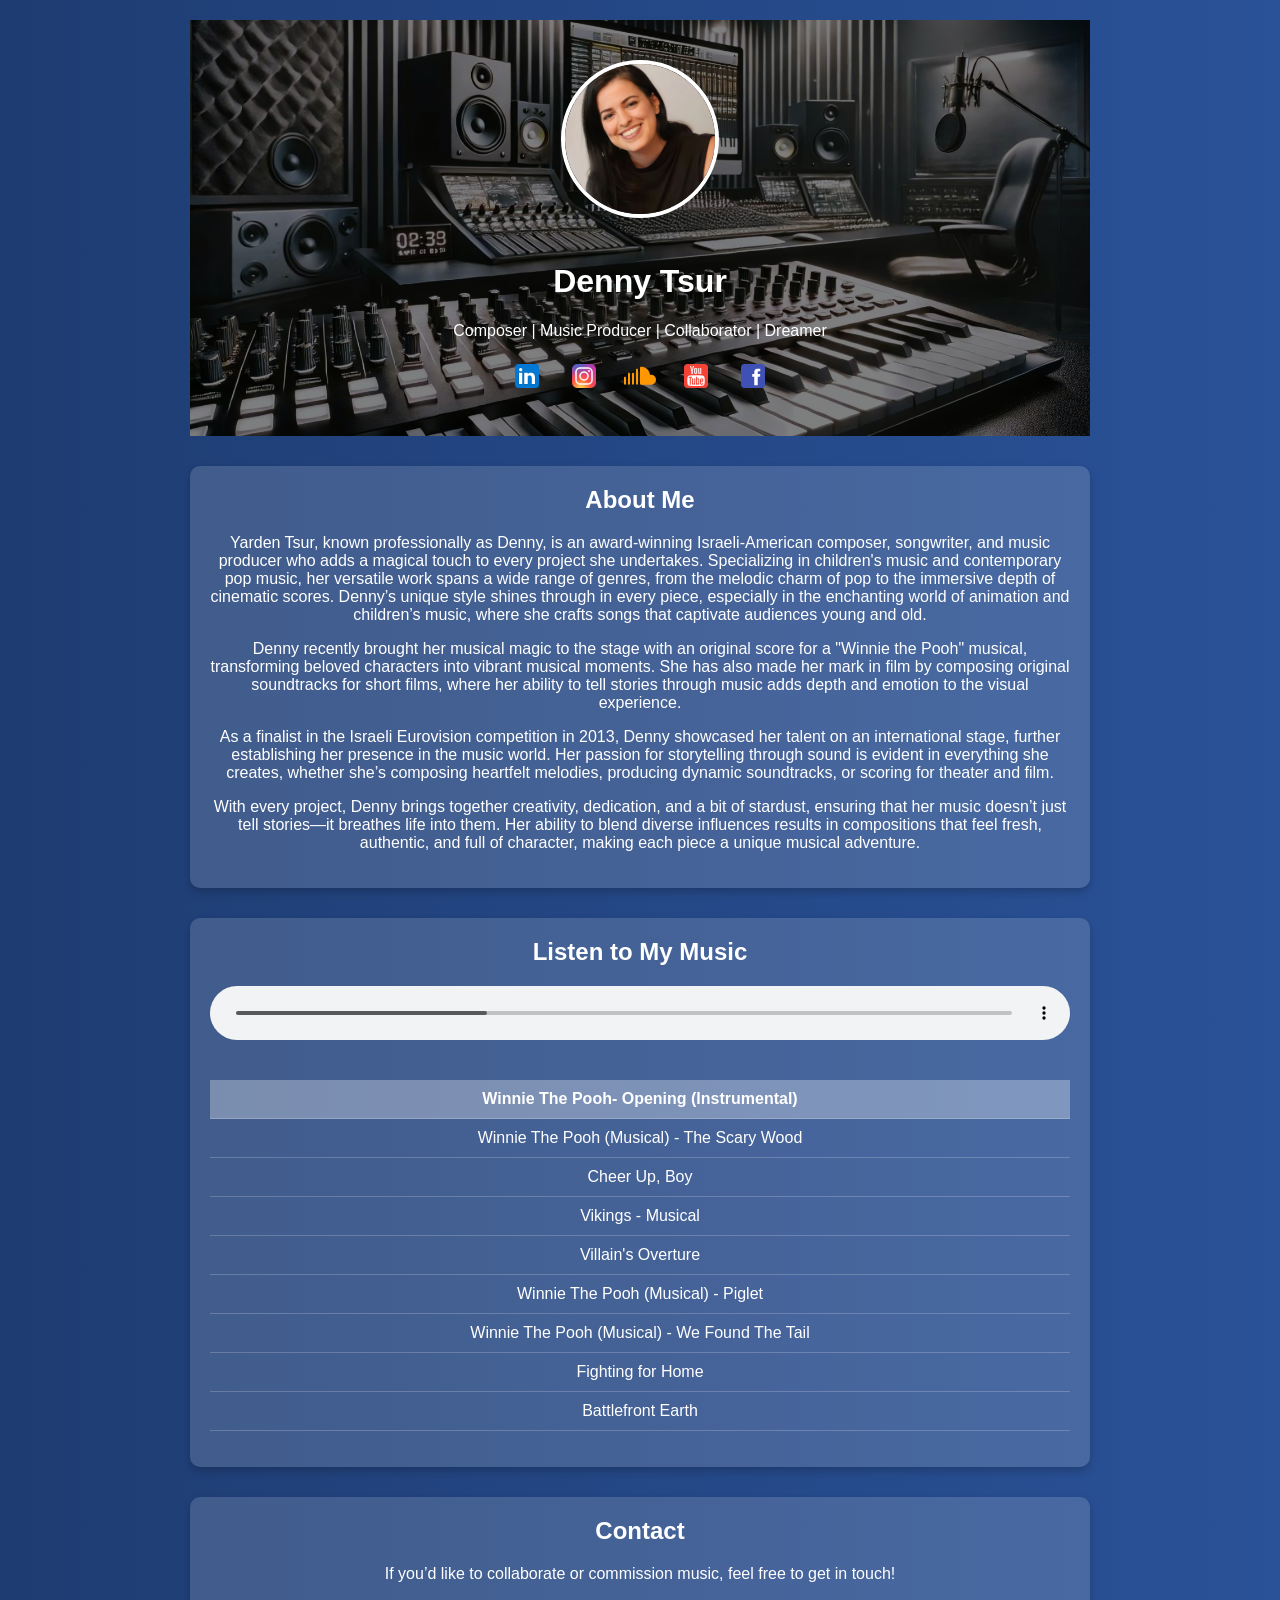
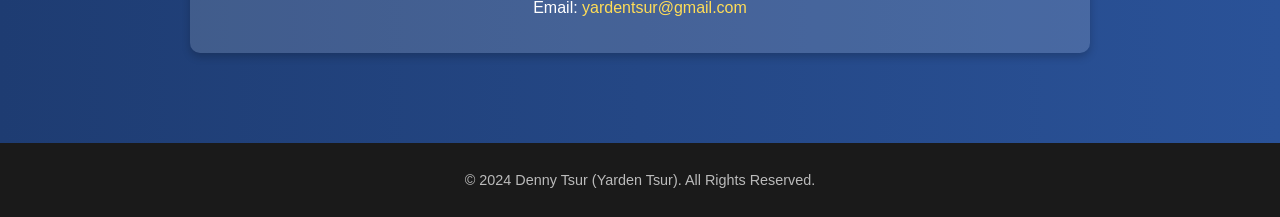
==== index.html @ 883d0356 "remove musican" ====
<!DOCTYPE html>
<html lang="en">

<head>
    <meta charset="UTF-8">
    <!-- Favicon Icons -->
    <link rel="icon" type="image/png" sizes="16x16" href="assets/icons/favicon-16.png">
    <link rel="icon" type="image/png" sizes="32x32" href="assets/icons/favicon-32.png">
    <link rel="icon" type="image/png" sizes="96x96" href="assets/icons/favicon-96.png">
    <link rel="icon" type="image/png" sizes="120x120" href="assets/icons/favicon-120.png">

    <meta name="description"
        content="Award-winning composer Denny Tsur's official music portfolio. Specializing in children's and contemporary pop music.">
    <meta name="keywords"
        content="Denny Tsur, Yarden Tsur, Music Composer, Children's Music, Pop Music, Music Producer, Winnie the Pooh Musical, Eurovision">
    <meta name="viewport" content="width=device-width, initial-scale=1.0">
    <title>Denny Tsur - Music Portfolio</title>
    <link rel="stylesheet" href="styles.css">
</head>

<body>
    <div class="container">
        <!-- Header -->
        <header>
            <img src="assets/profile.jpg" alt="Portrait of composer Denny Tsur" class="profile-photo">
            <h1>Denny Tsur</h1>
            <p>Composer | Music Producer | Collaborator | Dreamer</p>
            <!-- Social Media Links -->
            <div class="social-media">
                <a href="https://www.linkedin.com/in/yarden-tsur-64047671" target="_blank" aria-label="LinkedIn">
                    <img src="assets/icons/social-linkedin-96.png" alt="LinkedIn">
                </a>
                <a href="https://www.instagram.com/yardentsur" target="_blank" aria-label="Instagram">
                    <img src="assets/icons/social-instagram-96.png" alt="Instagram">
                </a>
                <a href="https://soundcloud.com/yardenmusic" target="_blank" aria-label="SoundCloud">
                    <img src="assets/icons/social-soundcloud-96.png" alt="SoundCloud">
                </a>
                <a href="https://www.youtube.com/@YardenTsur" target="_blank" aria-label="YouTube">
                    <img src="assets/icons/social-youtube-96.png" alt="YouTube">
                </a>
                <a href="https://www.facebook.com/yardentsur" target="_blank" aria-label="Facebook">
                    <img src="assets/icons/social-facebook-96.png" alt="Facebook">
                </a>
            </div>
        </header>

        <!-- About Section -->
        <section id="about">
            <h2>About Me</h2>
            <p>Yarden Tsur, known professionally as Denny, is an award-winning Israeli-American composer, songwriter,
                and music producer who adds a magical touch to every project she undertakes. Specializing in children's
                music and contemporary pop music, her versatile work spans a wide range of genres, from the melodic
                charm of
                pop to the immersive depth of cinematic scores. Denny’s unique style shines through in every piece,
                especially in the enchanting world of animation and children’s music, where she crafts songs that
                captivate audiences young and old.</p>

            <p>Denny recently brought her musical magic to the stage with an original score for a "Winnie the Pooh"
                musical, transforming beloved characters into vibrant musical moments. She has also made her mark in
                film by composing original soundtracks for short films, where her ability to tell stories through music
                adds depth and emotion to the visual experience.</p>

            <p>As a finalist in the Israeli Eurovision competition in 2013, Denny showcased her talent on an
                international stage, further establishing her presence in the music world.
                Her passion for storytelling through sound is evident in everything she creates, whether she’s
                composing heartfelt melodies, producing dynamic soundtracks, or scoring for theater and film.</p>

            <p>With every project, Denny brings together creativity, dedication, and a bit of stardust, ensuring that
                her music doesn’t just tell stories—it breathes life into them. Her ability to blend diverse influences
                results in compositions that feel fresh, authentic, and full of character, making each piece a unique
                musical adventure.</p>
        </section>

        <!-- Music Player Section -->
        <section id="music-player">
            <h2>Listen to My Music</h2>
            <!-- Music Playlist -->
            <audio id="audio-player" controls>
                Your browser does not support the audio element.
            </audio>
            <ul id="playlist">
                <li data-src="assets/music/Winnie-The-Pooh-Opening-Instrumental.mp3">Winnie The Pooh- Opening
                    (Instrumental)</li>
                <li data-src="assets/music/Winnie-The-Pooh-Musical-We-Found-The-Tail.mp3">Winnie The Pooh (Musical) -
                    The Scary Wood</li>
                <li data-src="assets/music/Cheer-Up-Boy.mp3">Cheer Up, Boy</li>
                <li data-src="assets/music/Vikings-Musical.mp3">Vikings - Musical</li>
                <li data-src="assets/music/Villains-Overture.mp3">Villain's Overture</li>
                <li data-src="assets/music/Winnie-The-Pooh-Musical-Piglet.mp3">Winnie The Pooh (Musical) - Piglet</li>
                <li data-src="assets/music/Winnie-The-Pooh-Musical-The-Scary-Wood.mp3">Winnie The Pooh (Musical) - We
                    Found The Tail</li>
                <li data-src="assets/music/Fighting-for-Home.mp3">Fighting for Home</li>
                <li data-src="assets/music/Battlefront-Earth.mp3">Battlefront Earth</li>

            </ul>
        </section>

        <!-- Contact Section -->
        <section id="contact">
            <h2>Contact</h2>
            <p>If you’d like to collaborate or commission music, feel free to get in touch!</p>
            <p>Email: <a href="mailto:yardentsur@gmail.com">yardentsur@gmail.com</a></p>
        </section>
    </div>

    <!-- Footer -->
    <footer>
        <p>&copy; 2024 Denny Tsur (Yarden Tsur). All Rights Reserved.</p>
    </footer>

    <!-- Scripts -->
    <script src="scripts.js"></script>
</body>

</html>
---- styles.css ----
/* Global Styles */
html,
body {
    margin: 0;
    padding: 0;
    font-family: 'Segoe UI', Tahoma, Geneva, Verdana, sans-serif;
    color: #ffffff;
    background: linear-gradient(to right, #1e3c72, #2a5298);
    min-height: 100%;
}

/* Container */
.container {
    max-width: 900px;
    margin: 0 auto;
    padding: 20px;
    text-align: center;
}

/* Header */
header {
    padding: 40px 20px;
    background: url('assets/header-bg.jpg') no-repeat center center / cover;
    color: white;
    position: relative;
}

header::after {
    content: '';
    background-color: rgba(0, 0, 0, 0.5);
    /* Overlay */
    position: absolute;
    top: 0;
    left: 0;
    width: 100%;
    height: 100%;
    z-index: 1;
}

header h1,
header p,
header .social-media,
.profile-photo {
    position: relative;
    z-index: 2;
}

.profile-photo {
    width: 150px;
    height: 150px;
    border-radius: 50%;
    border: 4px solid #fff;
    object-fit: cover;
    object-position: 50% 20%;
    /* Adjust vertical position */
    margin-bottom: 20px;
}

/* Social Media Icons */
.social-media {
    margin-top: 20px;
}

.social-media a {
    margin: 0 10px;
    display: inline-block;
}

.social-media img {
    width: 32px;
    height: 32px;
    /* Remove or comment out the filter property */
    /* filter: invert(1); */
}

/* Sections */
section {
    margin: 30px 0;
    padding: 20px;
    background-color: rgba(255, 255, 255, 0.15);
    border-radius: 10px;
    box-shadow: 0 4px 8px rgba(0, 0, 0, 0.2);
}

section h2 {
    margin-top: 0;
}

/* Music Player */
#audio-player {
    width: 100%;
    margin-bottom: 20px;
}

#playlist {
    list-style: none;
    padding: 0;
}

#playlist li {
    padding: 10px;
    cursor: pointer;
    border-bottom: 1px solid #ffffff33;
}

#playlist li:hover {
    background-color: rgba(255, 255, 255, 0.2);
}

.current-track {
    background-color: rgba(255, 255, 255, 0.3);
    font-weight: bold;
}

/* Contact Section */
#contact a {
    color: #ffdd57;
    text-decoration: none;
}

#contact a:hover {
    text-decoration: underline;
}

/* Footer */
footer {
    text-align: center;
    padding: 15px;
    background-color: #1a1a1a;
    color: #bbb;
    font-size: 0.9rem;
    /* Remove fixed positioning */
    /* position: fixed;
    bottom: 0;
    width: 100%; */
    /* Add top margin to separate from content */
    margin-top: 40px;
}

/* Responsive Design */
@media (max-width: 600px) {

    /* Adjust styles for mobile devices */
    header h1 {
        font-size: 2rem;
    }

    header p {
        font-size: 1rem;
    }

    .profile-photo {
        width: 100px;
        height: 100px;
    }

    .social-media img {
        width: 24px;
        height: 24px;
    }

    .container {
        padding: 10px;
    }

    section {
        padding: 15px;
    }

    /* Adjust footer padding */
    footer {
        padding: 10px;
        font-size: 0.8rem;
    }
}
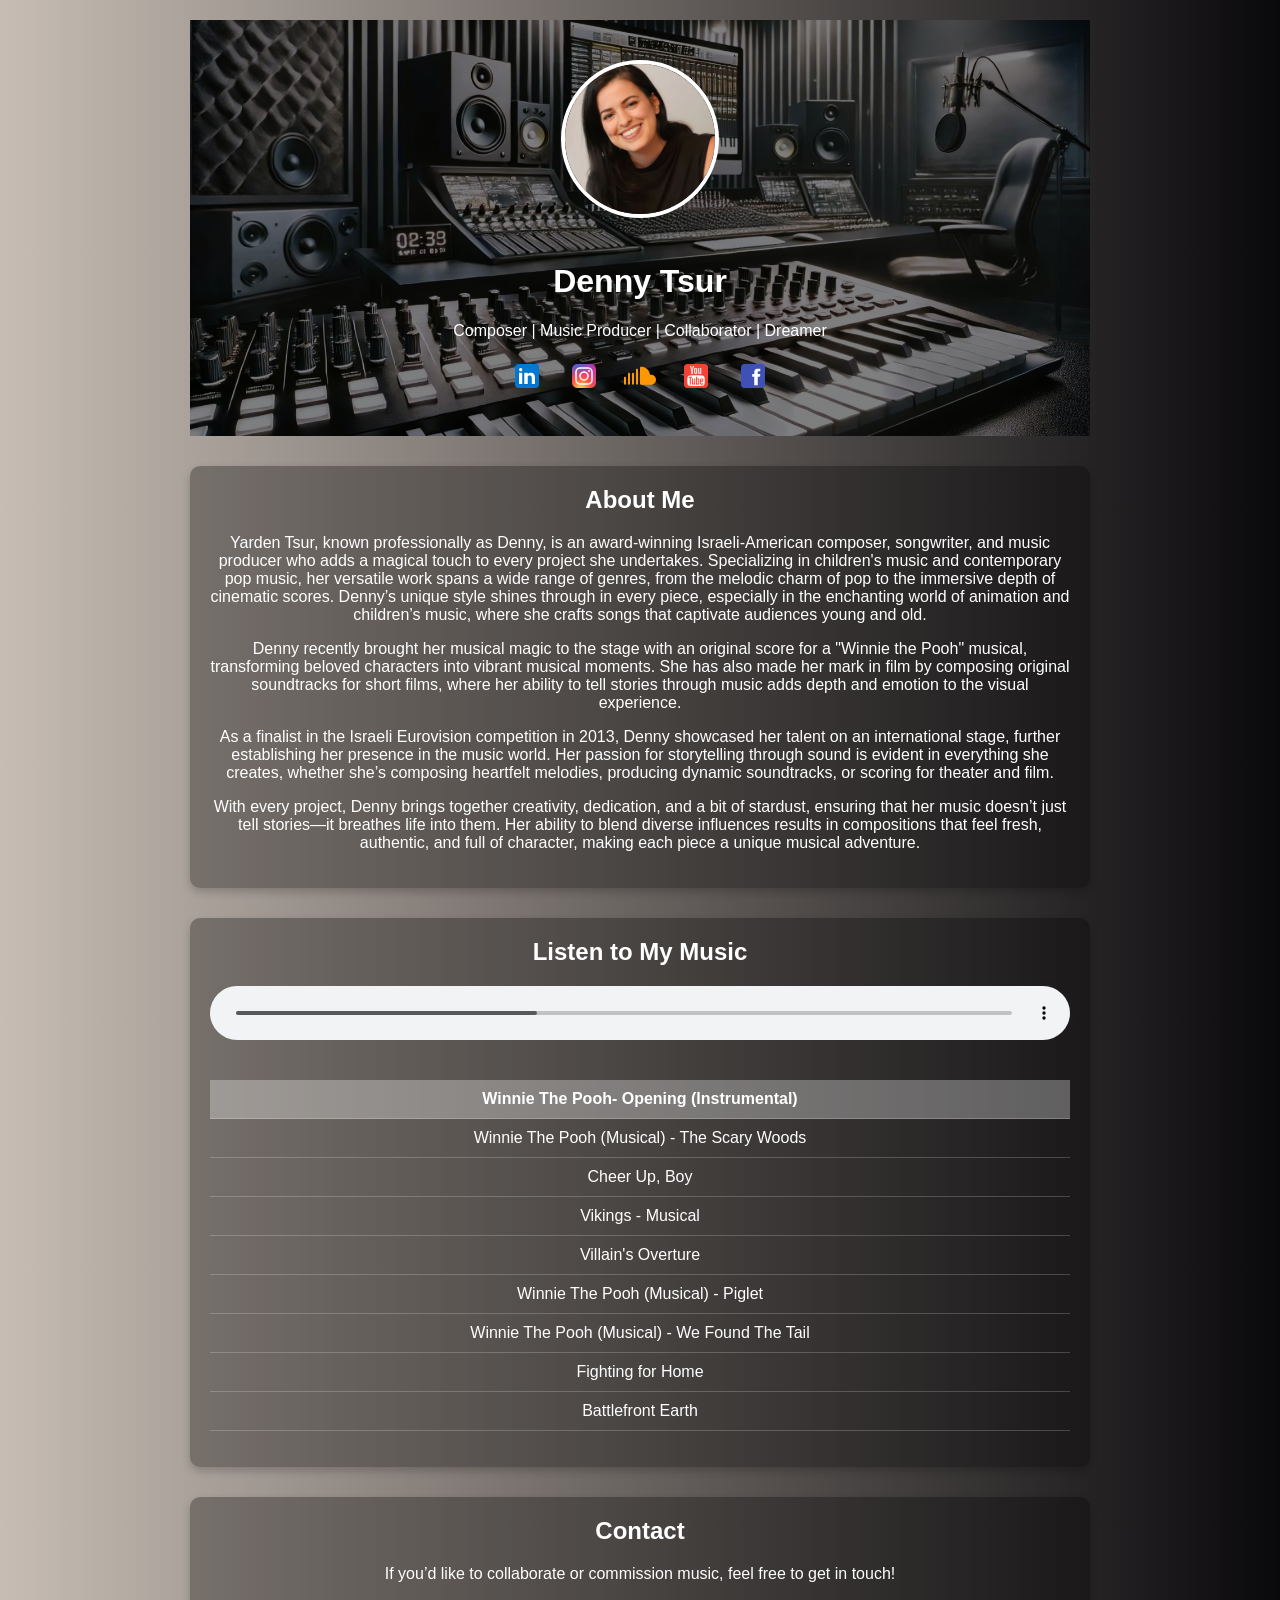
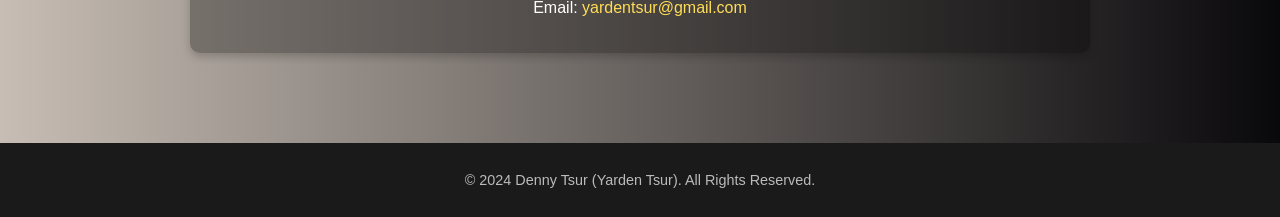
==== commit 0e37ce0a: "remove musican" ====
--- a/index.html
+++ b/index.html
@@ -83,7 +83,7 @@
                 <li data-src="assets/music/Winnie-The-Pooh-Opening-Instrumental.mp3">Winnie The Pooh- Opening
                     (Instrumental)</li>
                 <li data-src="assets/music/Winnie-The-Pooh-Musical-We-Found-The-Tail.mp3">Winnie The Pooh (Musical) -
-                    The Scary Wood</li>
+                    The Scary Woods</li>
                 <li data-src="assets/music/Cheer-Up-Boy.mp3">Cheer Up, Boy</li>
                 <li data-src="assets/music/Vikings-Musical.mp3">Vikings - Musical</li>
                 <li data-src="assets/music/Villains-Overture.mp3">Villain's Overture</li>
--- a/styles.css
+++ b/styles.css
@@ -5,7 +5,7 @@
     padding: 0;
     font-family: 'Segoe UI', Tahoma, Geneva, Verdana, sans-serif;
     color: #ffffff;
-    background: linear-gradient(to right, #1e3c72, #2a5298);
+    background: linear-gradient(to right, #c7bdb4, #09080b);
     min-height: 100%;
 }
 
@@ -77,7 +77,7 @@
 section {
     margin: 30px 0;
     padding: 20px;
-    background-color: rgba(255, 255, 255, 0.15);
+    background-color: rgb(0 0 0 / 31%);
     border-radius: 10px;
     box-shadow: 0 4px 8px rgba(0, 0, 0, 0.2);
 }
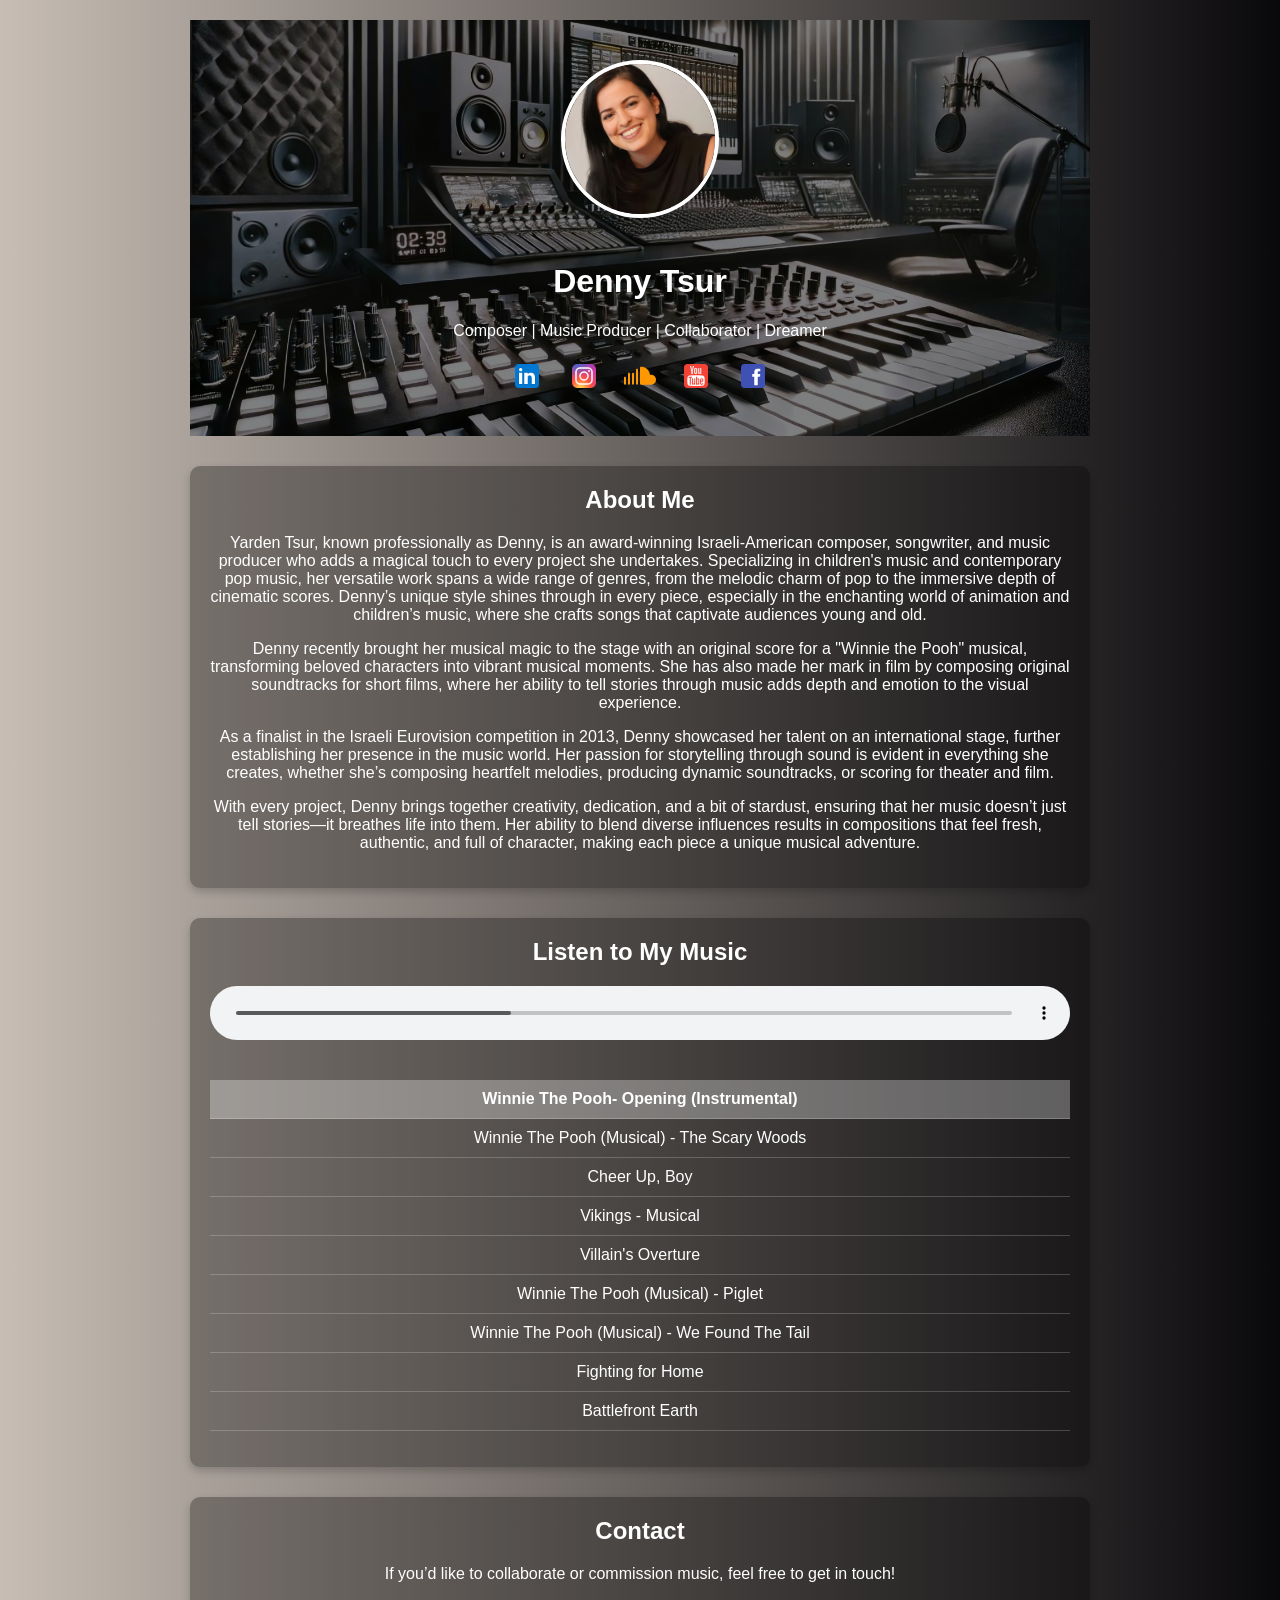
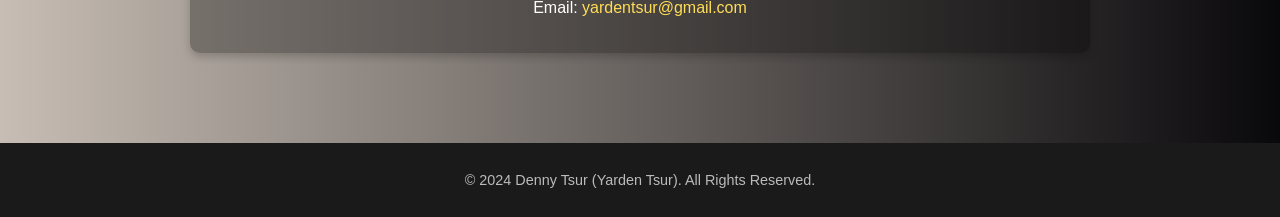
==== commit 846cf77b: "remove musican" ====
--- a/index.html
+++ b/index.html
@@ -76,7 +76,7 @@
         <section id="music-player">
             <h2>Listen to My Music</h2>
             <!-- Music Playlist -->
-            <audio id="audio-player" controls>
+            <audio id="audio-player" controls controlsList="nodownload">
                 Your browser does not support the audio element.
             </audio>
             <ul id="playlist">
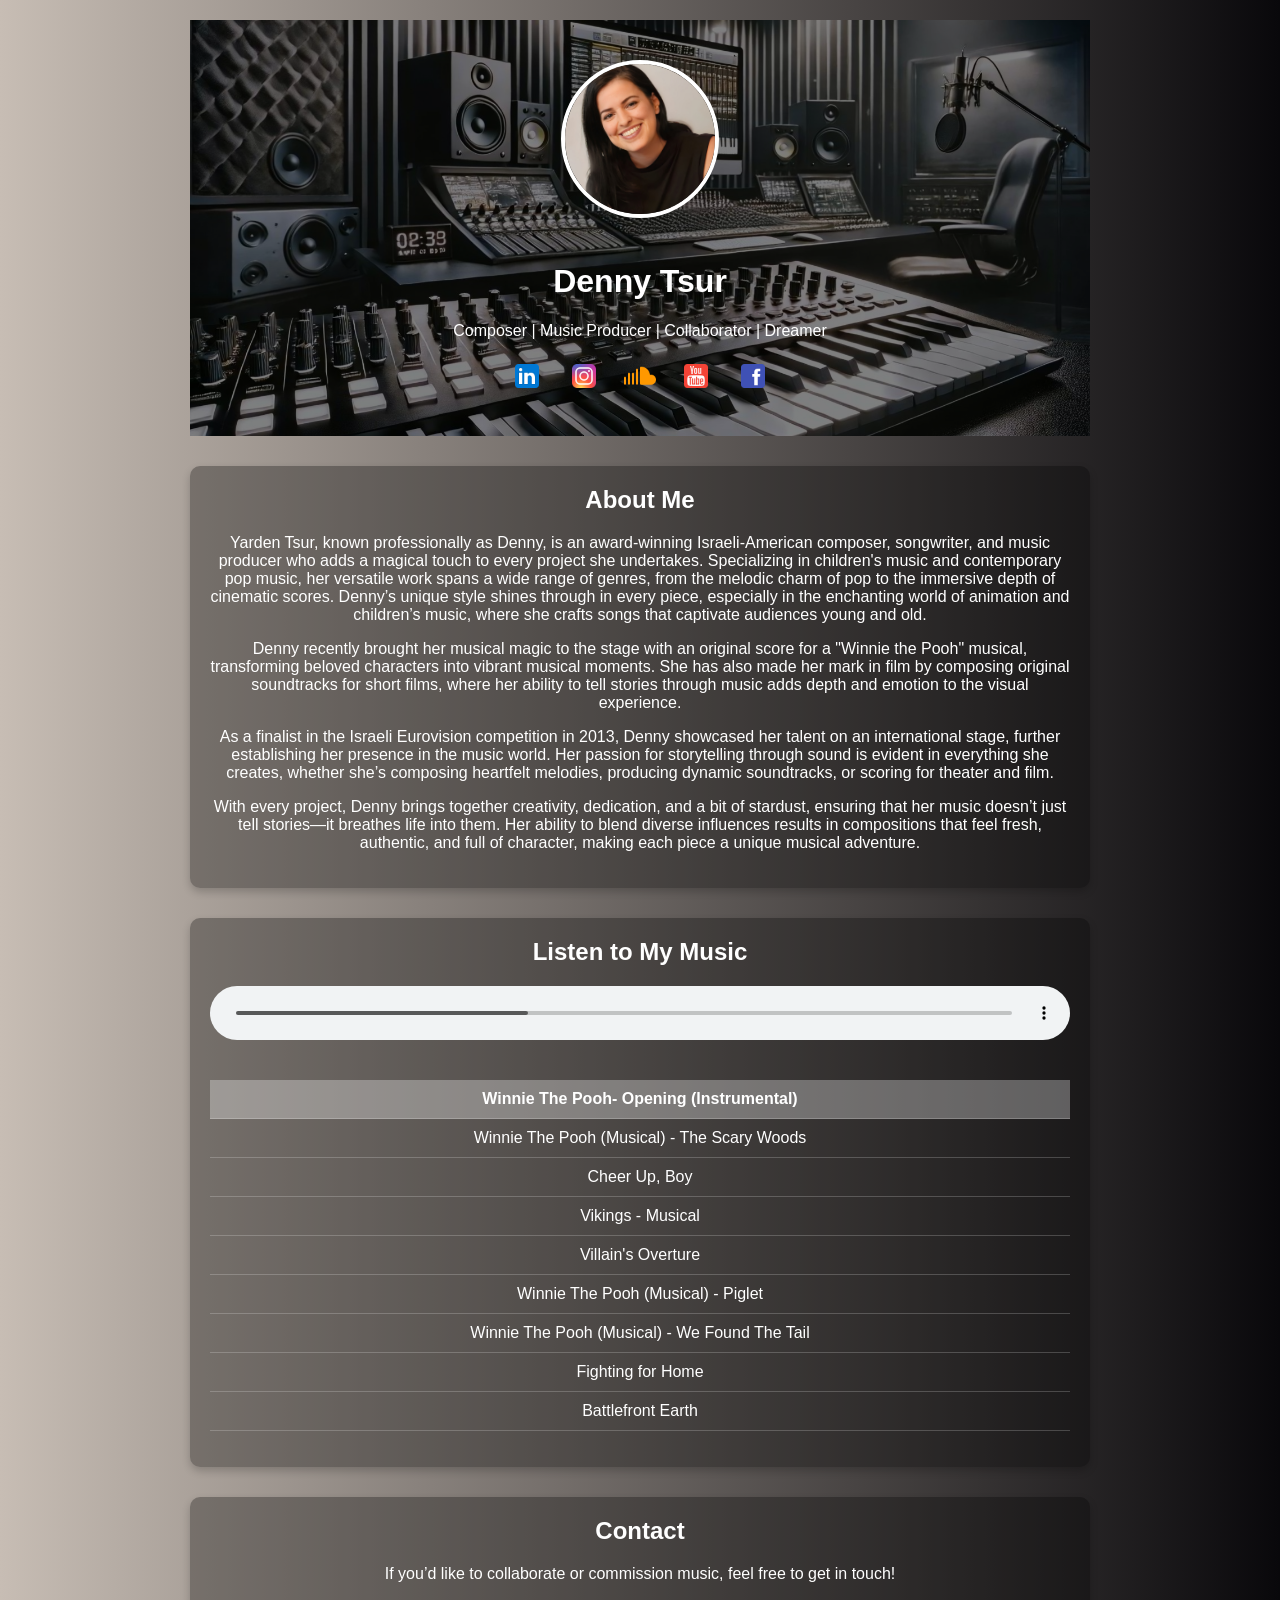
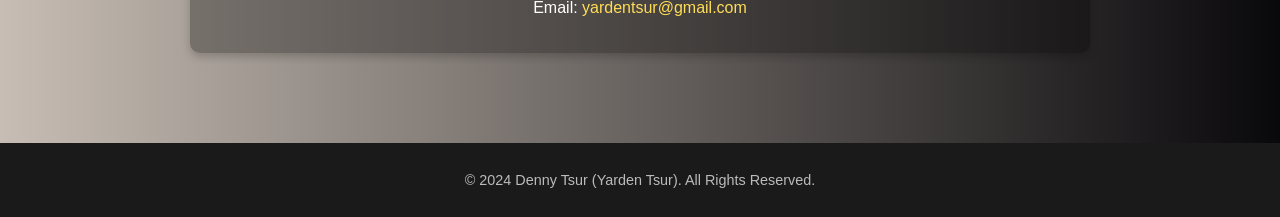
==== commit 7f55f548: "remove musican" ====
--- a/index.html
+++ b/index.html
@@ -76,7 +76,7 @@
         <section id="music-player">
             <h2>Listen to My Music</h2>
             <!-- Music Playlist -->
-            <audio id="audio-player" controls controlsList="nodownload">
+            <audio id="audio-player" controls controlsList="nodownload noplaybackrate" oncontextmenu="return false;">
                 Your browser does not support the audio element.
             </audio>
             <ul id="playlist">
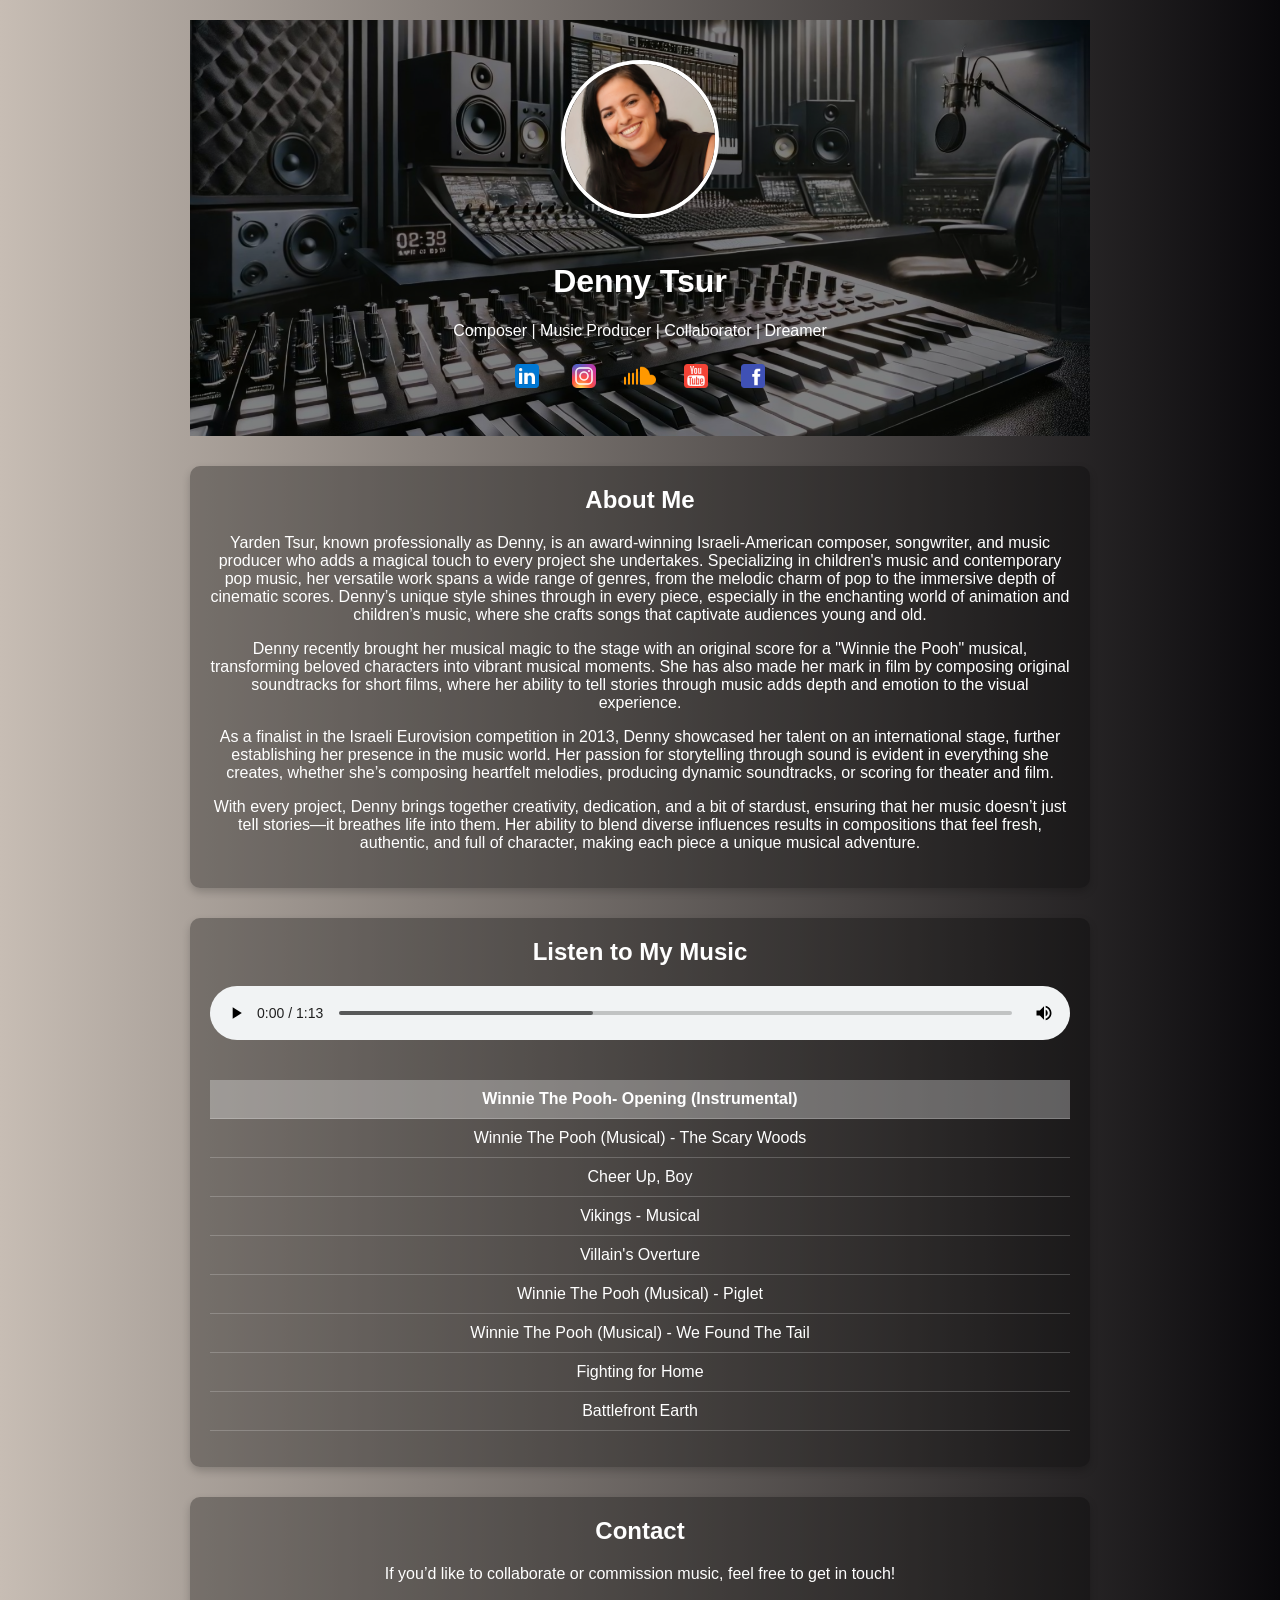
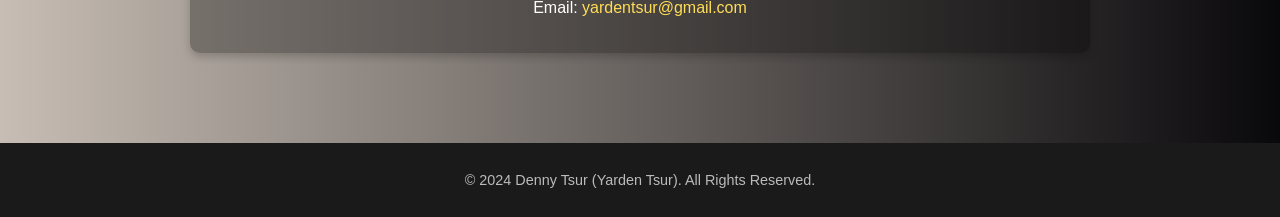
==== commit dfb91703: "remove musican" ====
--- a/index.html
+++ b/index.html
@@ -16,6 +16,16 @@
     <meta name="viewport" content="width=device-width, initial-scale=1.0">
     <title>Denny Tsur - Music Portfolio</title>
     <link rel="stylesheet" href="styles.css">
+    <!-- Global site tag (gtag.js) - Google Analytics -->
+    <script async src="https://www.googletagmanager.com/gtag/js?id=G-C1QW25PBWS"></script>
+    <script>
+        window.dataLayer = window.dataLayer || [];
+        function gtag() { dataLayer.push(arguments); }
+        gtag('js', new Date());
+
+        gtag('config', 'G-C1QW25PBWS');
+    </script>
+
 </head>
 
 <body>
--- a/styles.css
+++ b/styles.css
@@ -51,9 +51,11 @@
     border-radius: 50%;
     border: 4px solid #fff;
     object-fit: cover;
-    object-position: 50% 20%;
-    /* Adjust vertical position */
+    object-position: center 25%;
+    /* Adjust vertical position as needed */
     margin-bottom: 20px;
+    position: relative;
+    z-index: 2;
 }
 
 /* Social Media Icons */
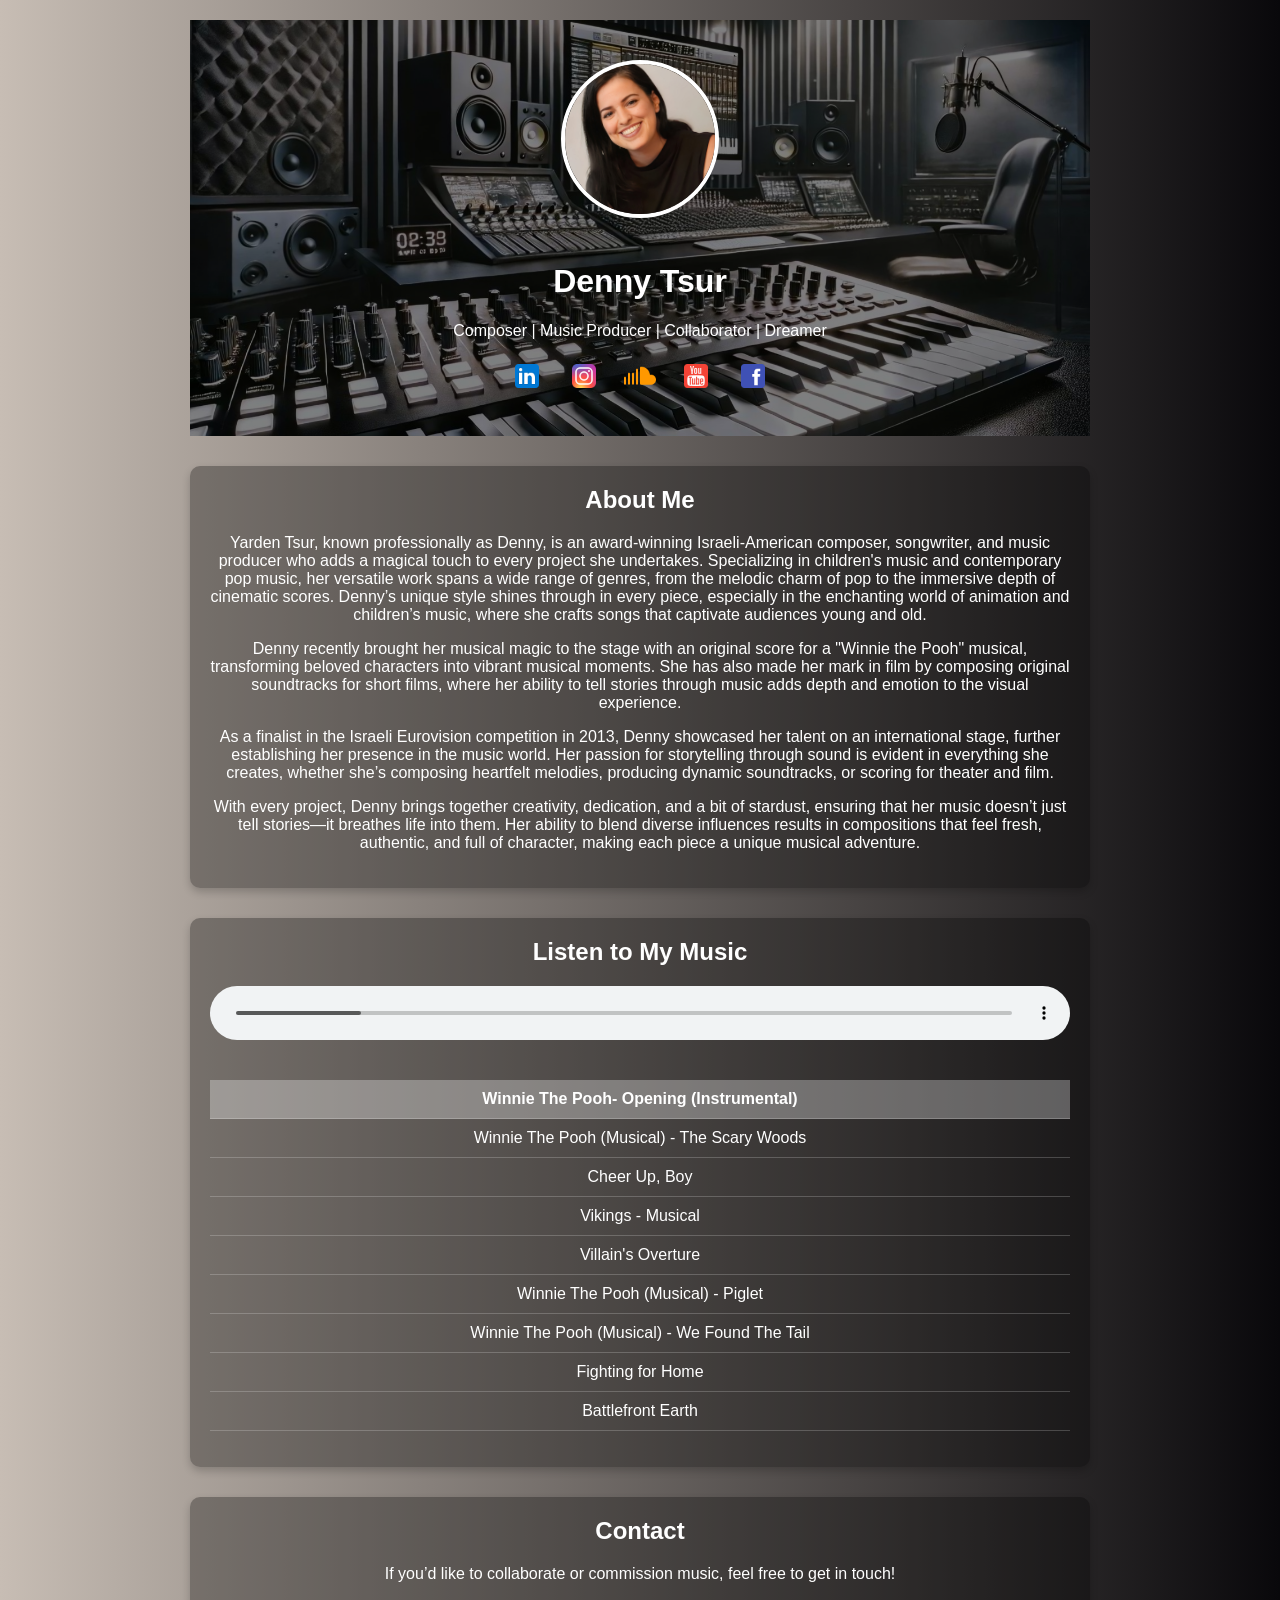
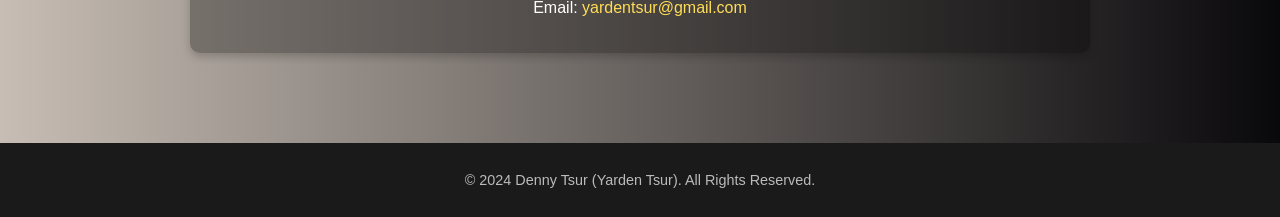
==== commit 09ead0dc: "remove musican" ====
--- a/index.html
+++ b/index.html
@@ -12,7 +12,7 @@
     <meta name="description"
         content="Award-winning composer Denny Tsur's official music portfolio. Specializing in children's and contemporary pop music.">
     <meta name="keywords"
-        content="Denny Tsur, Yarden Tsur, Music Composer, Children's Music, Pop Music, Music Producer, Winnie the Pooh Musical, Eurovision">
+        content="Denny Tsur, Yarden Tsur, Music Composer, Children's Music, Pop Music, Music Producer, Winnie the Pooh Musical, Eurovision, Original Soundtracks, Music Collaborations">
     <meta name="viewport" content="width=device-width, initial-scale=1.0">
     <title>Denny Tsur - Music Portfolio</title>
     <link rel="stylesheet" href="styles.css">
@@ -25,6 +25,23 @@
 
         gtag('config', 'G-C1QW25PBWS');
     </script>
+    <script type="application/ld+json">
+    {
+      "@context": "https://schema.org",
+      "@type": "Person",
+      "name": "Denny Tsur",
+      "alternateName": "Yarden Tsur",
+      "jobTitle": "Composer, Musician, Collaborator",
+      "url": "https://www.music-denny.com/",
+      "sameAs": [
+        "https://www.linkedin.com/in/yarden-tsur-64047671",
+        "https://www.instagram.com/yardentsur",
+        "https://soundcloud.com/yardenmusic",
+        "https://www.youtube.com/@YardenTsur",
+        "https://www.facebook.com/yardentsur"
+      ]
+    }
+    </script>
 
 </head>
 
@@ -32,7 +49,7 @@
     <div class="container">
         <!-- Header -->
         <header>
-            <img src="assets/profile.jpg" alt="Portrait of composer Denny Tsur" class="profile-photo">
+            <img src="assets/profile.jpg" alt="Denny Tsur - Award-Winning Music Composer" class="profile-photo">
             <h1>Denny Tsur</h1>
             <p>Composer | Music Producer | Collaborator | Dreamer</p>
             <!-- Social Media Links -->
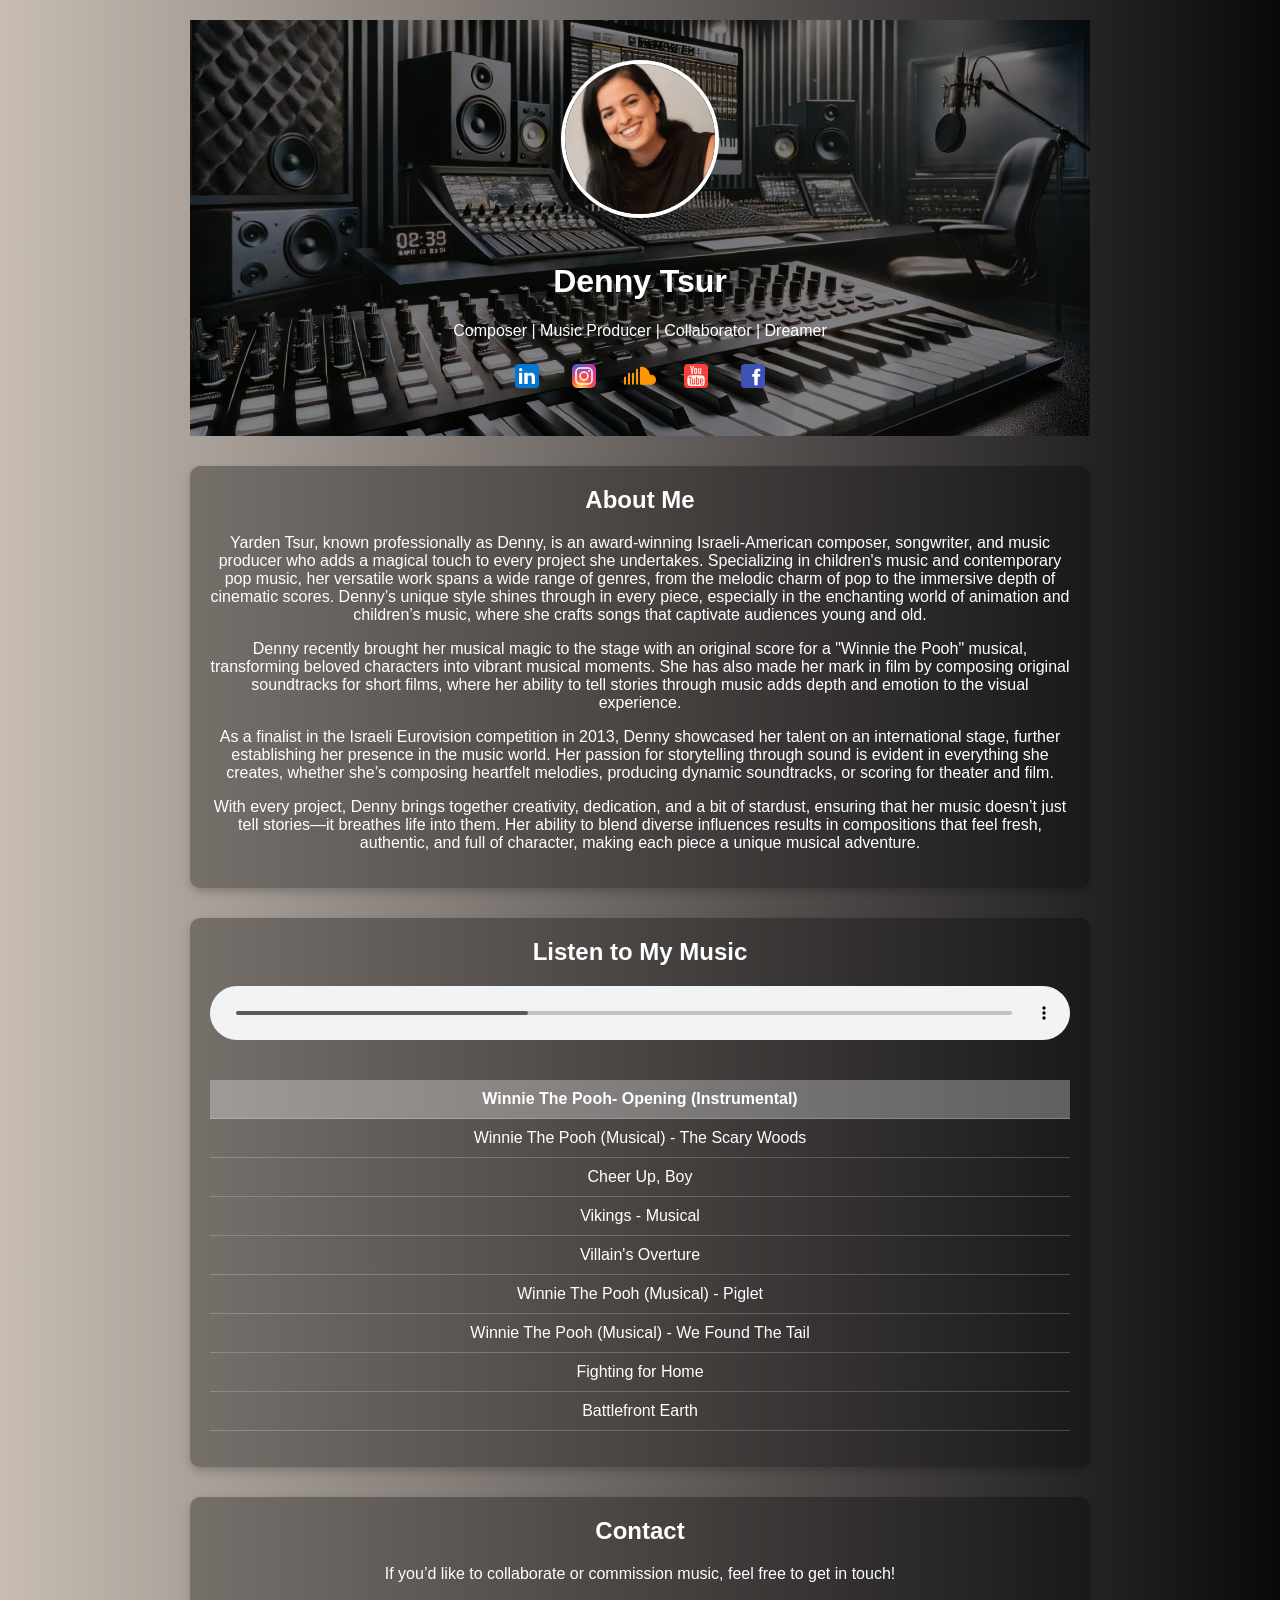
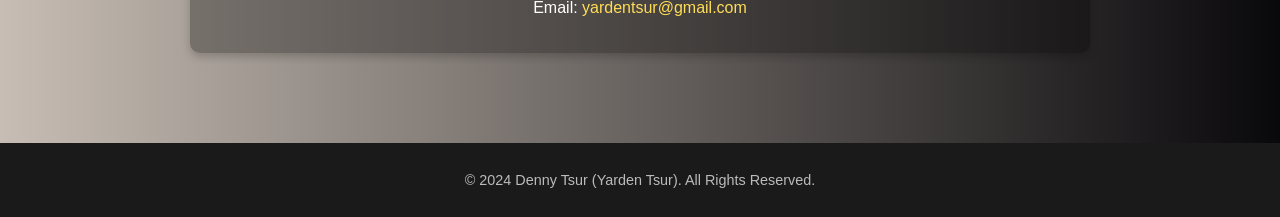
==== commit f01a35a8: "remove musican" ====
--- a/index.html
+++ b/index.html
@@ -10,9 +10,9 @@
     <link rel="icon" type="image/png" sizes="120x120" href="assets/icons/favicon-120.png">
 
     <meta name="description"
-        content="Award-winning composer Denny Tsur's official music portfolio. Specializing in children's and contemporary pop music.">
+        content="Discover the enchanting music of award-winning composer Denny Tsur, based in Atlanta, Georgia. Specializing in children's music and contemporary pop. Listen now and collaborate!">
     <meta name="keywords"
-        content="Denny Tsur, Yarden Tsur, Music Composer, Children's Music, Pop Music, Music Producer, Winnie the Pooh Musical, Eurovision, Original Soundtracks, Music Collaborations">
+        content="Denny Tsur, Yarden Tsur, Music Composer, Children's Music, Pop Music, Music Producer, Winnie the Pooh Musical, Eurovision, Original Soundtracks, Music Collaborations, Atlanta, Georgia, USA, Atlanta-based Composer, Composer in Atlanta">
     <meta name="viewport" content="width=device-width, initial-scale=1.0">
     <title>Denny Tsur - Music Portfolio</title>
     <link rel="stylesheet" href="styles.css">
@@ -26,21 +26,27 @@
         gtag('config', 'G-C1QW25PBWS');
     </script>
     <script type="application/ld+json">
-    {
-      "@context": "https://schema.org",
-      "@type": "Person",
-      "name": "Denny Tsur",
-      "alternateName": "Yarden Tsur",
-      "jobTitle": "Composer, Musician, Collaborator",
-      "url": "https://www.music-denny.com/",
-      "sameAs": [
-        "https://www.linkedin.com/in/yarden-tsur-64047671",
-        "https://www.instagram.com/yardentsur",
-        "https://soundcloud.com/yardenmusic",
-        "https://www.youtube.com/@YardenTsur",
-        "https://www.facebook.com/yardentsur"
-      ]
-    }
+        {
+            "@context": "https://schema.org",
+            "@type": "Person",
+            "name": "Denny Tsur",
+            "alternateName": "Yarden Tsur",
+            "jobTitle": "Composer, Musician, Collaborator",
+            "address": {
+                "@type": "PostalAddress",
+                "addressLocality": "Atlanta",
+                "addressRegion": "GA",
+                "addressCountry": "US"
+            },
+            "url": "https://www.music-denny.com/",
+            "sameAs": [
+                "https://www.linkedin.com/in/yarden-tsur-64047671",
+                "https://www.instagram.com/yardentsur",
+                "https://soundcloud.com/yardenmusic",
+                "https://www.youtube.com/@YardenTsur",
+                "https://www.facebook.com/yardentsur"
+            ]
+        }
     </script>
 
 </head>
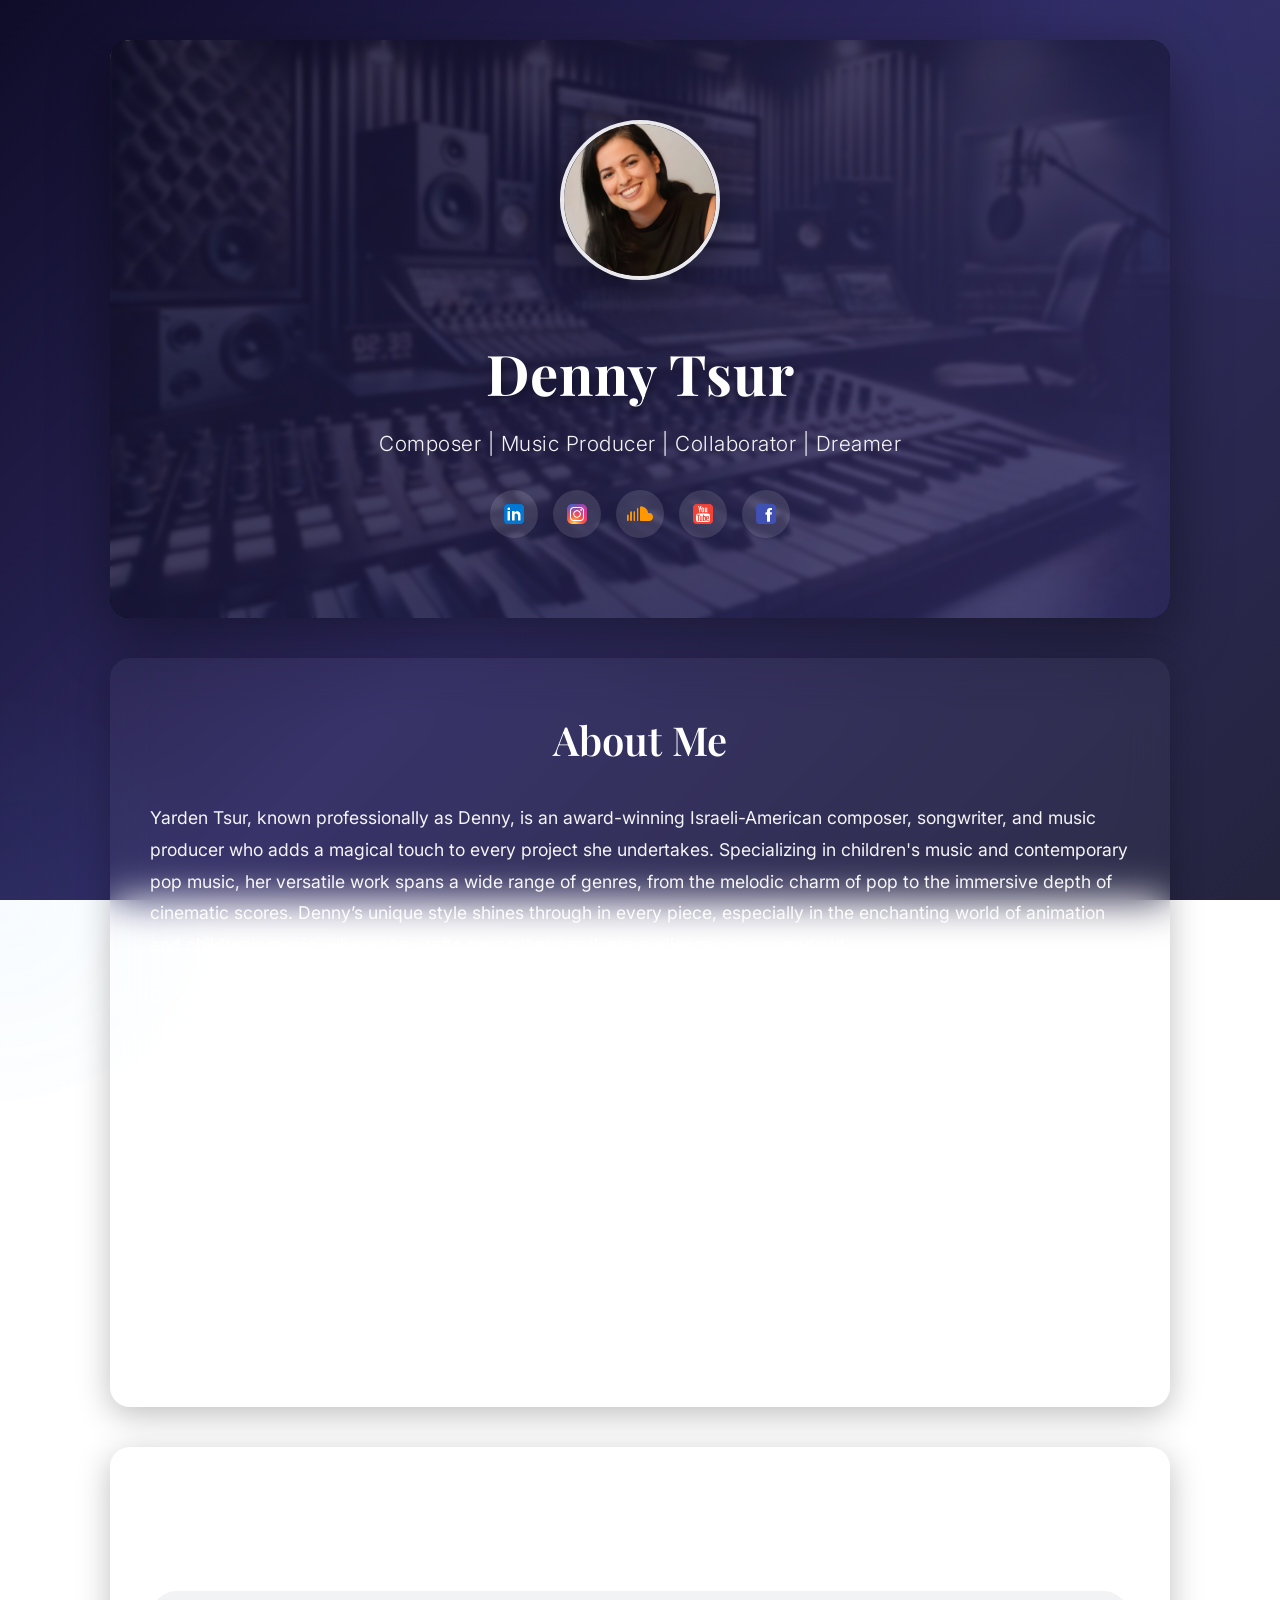
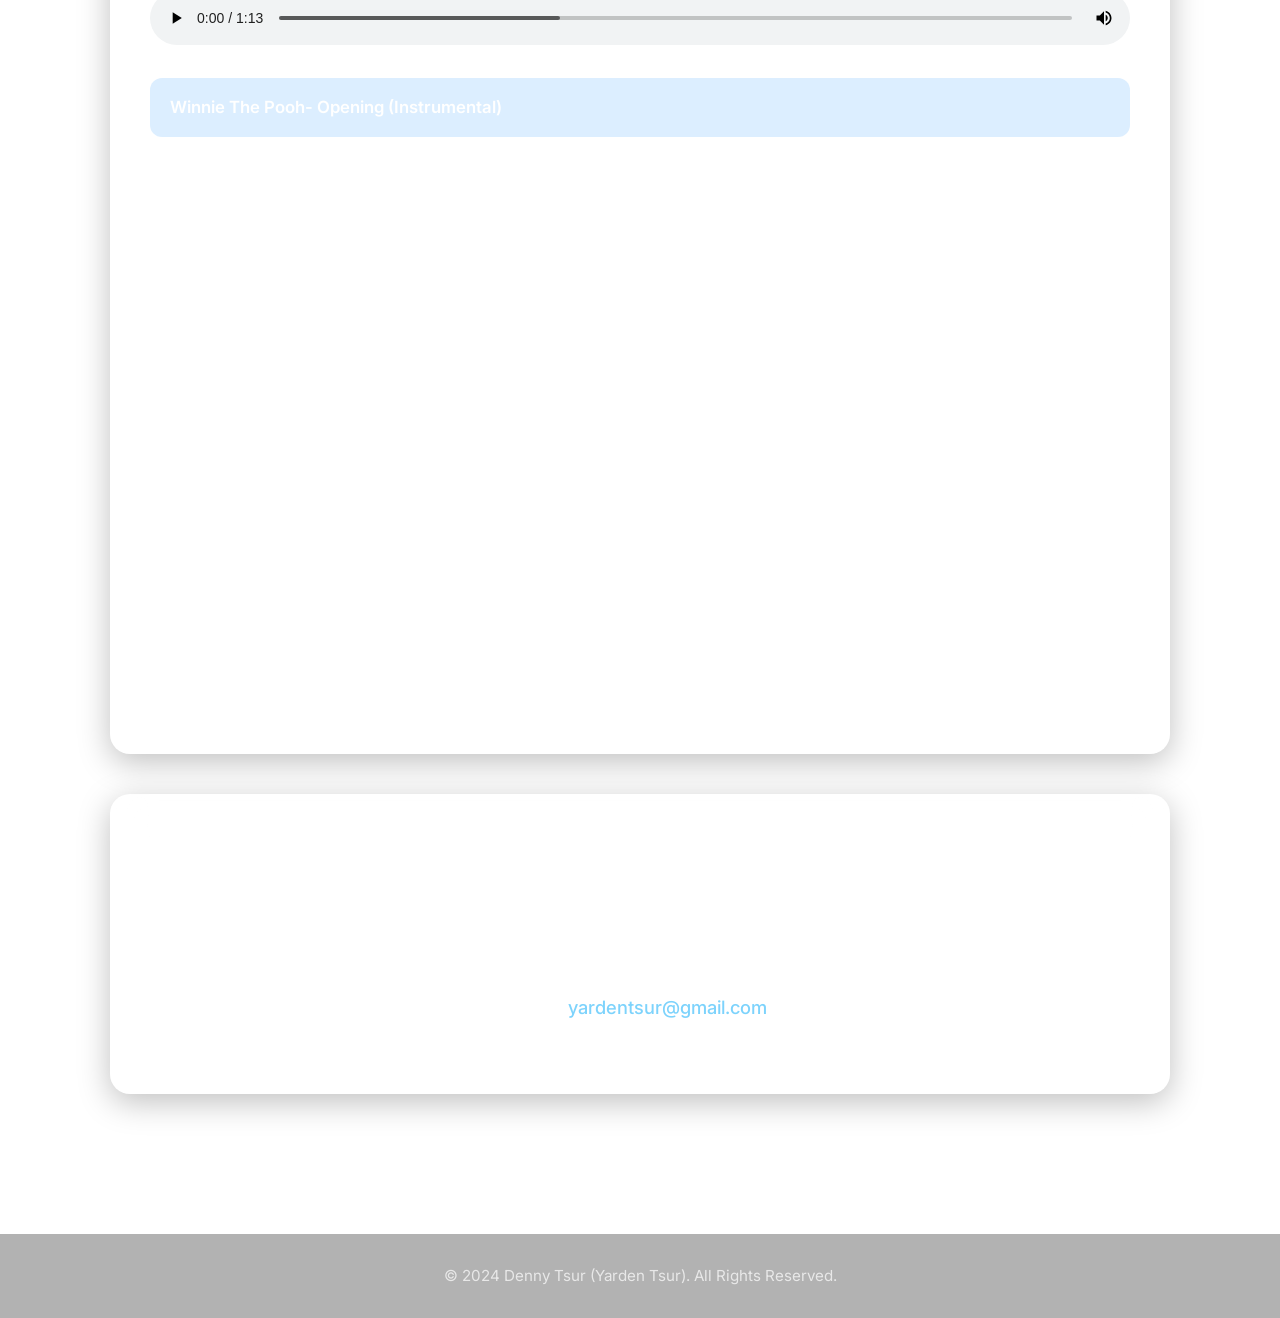
==== commit f73de8a0: "Redesign site with modern dark theme - Update color scheme to elegant deep blue/purple gradient - Ad" ====
--- a/index.html
+++ b/index.html
@@ -15,7 +15,7 @@
         content="Denny Tsur, Yarden Tsur, Music Composer, Children's Music, Pop Music, Music Producer, Winnie the Pooh Musical, Eurovision, Original Soundtracks, Music Collaborations, Atlanta, Georgia, USA, Atlanta-based Composer, Composer in Atlanta">
     <meta name="viewport" content="width=device-width, initial-scale=1.0">
     <title>Denny Tsur - Music Portfolio</title>
-    <link rel="stylesheet" href="styles.css">
+    <link rel="stylesheet" href="styles.css?v=2">
     <!-- Global site tag (gtag.js) - Google Analytics -->
     <script async src="https://www.googletagmanager.com/gtag/js?id=G-C1QW25PBWS"></script>
     <script>
@@ -131,7 +131,7 @@
 
         <!-- Contact Section -->
         <section id="contact">
-            <h2>Contact</h2>
+            <h2>Let's Collaborate</h2>
             <p>If you’d like to collaborate or commission music, feel free to get in touch!</p>
             <p>Email: <a href="mailto:yardentsur@gmail.com">yardentsur@gmail.com</a></p>
         </section>
@@ -143,7 +143,7 @@
     </footer>
 
     <!-- Scripts -->
-    <script src="scripts.js"></script>
+    <script src="scripts.js?v=2"></script>
 </body>
 
 </html>
--- a/styles.css
+++ b/styles.css
@@ -1,40 +1,107 @@
 /* Global Styles */
-html,
-body {
+@import url('https://fonts.googleapis.com/css2?family=Playfair+Display:wght@400;600;700&family=Inter:wght@300;400;500;600&display=swap');
+
+* {
     margin: 0;
     padding: 0;
-    font-family: 'Segoe UI', Tahoma, Geneva, Verdana, sans-serif;
+    box-sizing: border-box;
+}
+
+html {
+    scroll-behavior: smooth;
+}
+
+body {
+    font-family: 'Inter', -apple-system, BlinkMacSystemFont, 'Segoe UI', sans-serif;
     color: #ffffff;
-    background: linear-gradient(to right, #c7bdb4, #09080b);
-    min-height: 100%;
+    background: linear-gradient(135deg, #0f0c29 0%, #302b63 50%, #24243e 100%);
+    background-attachment: fixed;
+    min-height: 100vh;
+    line-height: 1.6;
+    overflow-x: hidden;
+    position: relative;
+}
+
+/* Decorative background elements */
+body::before,
+body::after {
+    content: '';
+    position: fixed;
+    border-radius: 50%;
+    opacity: 0.15;
+    pointer-events: none;
+    z-index: 0;
+}
+
+body::before {
+    width: 600px;
+    height: 600px;
+    background: radial-gradient(circle, rgba(100, 130, 255, 0.4), transparent);
+    top: -300px;
+    right: -300px;
+    animation: float 20s ease-in-out infinite;
+}
+
+body::after {
+    width: 400px;
+    height: 400px;
+    background: radial-gradient(circle, rgba(79, 172, 254, 0.3), transparent);
+    bottom: -200px;
+    left: -200px;
+    animation: float 15s ease-in-out infinite reverse;
+}
+
+/* Subtle shimmer effect for background */
+@keyframes shimmer {
+    0% { opacity: 0.15; }
+    50% { opacity: 0.25; }
+    100% { opacity: 0.15; }
 }
 
 /* Container */
 .container {
-    max-width: 900px;
+    max-width: 1100px;
     margin: 0 auto;
-    padding: 20px;
+    padding: 40px 20px;
     text-align: center;
+    animation: fadeIn 1s ease-in;
+    position: relative;
+    z-index: 1;
+}
+
+@keyframes fadeIn {
+    from {
+        opacity: 0;
+        transform: translateY(20px);
+    }
+    to {
+        opacity: 1;
+        transform: translateY(0);
+    }
 }
 
 /* Header */
 header {
-    padding: 40px 20px;
+    padding: 80px 40px;
     background: url('assets/header-bg.jpg') no-repeat center center / cover;
     color: white;
     position: relative;
+    border-radius: 20px;
+    margin-bottom: 40px;
+    overflow: hidden;
+    box-shadow: 0 20px 60px rgba(0, 0, 0, 0.4);
 }
 
 header::after {
     content: '';
-    background-color: rgba(0, 0, 0, 0.5);
-    /* Overlay */
+    background: linear-gradient(135deg, rgba(15, 12, 41, 0.85), rgba(48, 43, 99, 0.85));
     position: absolute;
     top: 0;
     left: 0;
     width: 100%;
     height: 100%;
     z-index: 1;
+    backdrop-filter: blur(2px);
 }
 
 header h1,
@@ -45,115 +112,268 @@
     z-index: 2;
 }
 
+header h1 {
+    font-family: 'Playfair Display', serif;
+    font-size: 3.5rem;
+    font-weight: 700;
+    margin: 20px 0 10px;
+    text-shadow: 2px 4px 8px rgba(0, 0, 0, 0.3);
+    letter-spacing: 1px;
+}
+
+header p {
+    font-size: 1.3rem;
+    font-weight: 300;
+    opacity: 0.95;
+    letter-spacing: 0.5px;
+}
+
 .profile-photo {
-    width: 150px;
-    height: 150px;
+    width: 160px;
+    height: 160px;
     border-radius: 50%;
-    border: 4px solid #fff;
+    border: 4px solid rgba(255, 255, 255, 0.9);
     object-fit: cover;
     object-position: center 25%;
-    /* Adjust vertical position as needed */
     margin-bottom: 20px;
     position: relative;
     z-index: 2;
+    box-shadow: 0 10px 40px rgba(0, 0, 0, 0.4);
+    transition: transform 0.3s ease;
+}
+
+.profile-photo:hover {
+    transform: scale(1.03);
 }
 
 /* Social Media Icons */
 .social-media {
-    margin-top: 20px;
+    margin-top: 30px;
+    display: flex;
+    justify-content: center;
+    gap: 15px;
 }
 
 .social-media a {
-    margin: 0 10px;
-    display: inline-block;
+    display: inline-flex;
+    align-items: center;
+    justify-content: center;
+    width: 48px;
+    height: 48px;
+    background: rgba(255, 255, 255, 0.12);
+    border-radius: 50%;
+    transition: all 0.3s ease;
+}
+
+.social-media a:hover {
+    background: rgba(255, 255, 255, 0.25);
+    transform: translateY(-3px);
 }
 
 .social-media img {
-    width: 32px;
-    height: 32px;
-    /* Remove or comment out the filter property */
-    /* filter: invert(1); */
+    width: 26px;
+    height: 26px;
 }
 
 /* Sections */
 section {
-    margin: 30px 0;
-    padding: 20px;
-    background-color: rgb(0 0 0 / 31%);
-    border-radius: 10px;
-    box-shadow: 0 4px 8px rgba(0, 0, 0, 0.2);
+    margin: 40px 0;
+    padding: 50px 40px;
+    background: rgba(255, 255, 255, 0.04);
+    backdrop-filter: blur(20px);
+    border-radius: 20px;
+    box-shadow: 0 8px 32px rgba(0, 0, 0, 0.25);
+    transition: all 0.3s ease;
+    animation: slideUp 0.6s ease-out backwards;
+}
+
+section:nth-child(2) { animation-delay: 0.1s; }
+section:nth-child(3) { animation-delay: 0.2s; }
+section:nth-child(4) { animation-delay: 0.3s; }
+
+@keyframes slideUp {
+    from {
+        opacity: 0;
+        transform: translateY(30px);
+    }
+    to {
+        opacity: 1;
+        transform: translateY(0);
+    }
+}
+
+section:hover {
+    transform: translateY(-3px);
+    box-shadow: 0 12px 40px rgba(0, 0, 0, 0.35);
+    background: rgba(255, 255, 255, 0.06);
 }
 
 section h2 {
     margin-top: 0;
+    margin-bottom: 30px;
+    font-family: 'Playfair Display', serif;
+    font-size: 2.5rem;
+    font-weight: 600;
+    color: #ffffff;
+}
+
+section p {
+    font-size: 1.1rem;
+    line-height: 1.8;
+    margin-bottom: 20px;
+    text-align: left;
+    color: rgba(255, 255, 255, 0.95);
 }
 
 /* Music Player */
 #audio-player {
     width: 100%;
-    margin-bottom: 20px;
+    margin-bottom: 25px;
+    border-radius: 10px;
 }
 
 #playlist {
     list-style: none;
     padding: 0;
+    display: grid;
+    gap: 12px;
 }
 
 #playlist li {
-    padding: 10px;
+    padding: 16px 20px;
     cursor: pointer;
-    border-bottom: 1px solid #ffffff33;
+    background: rgba(255, 255, 255, 0.06);
+    border-radius: 12px;
+    transition: all 0.3s ease;
+    font-size: 1.05rem;
+    text-align: left;
 }
 
 #playlist li:hover {
-    background-color: rgba(255, 255, 255, 0.2);
+    background: rgba(255, 255, 255, 0.12);
+    transform: translateX(5px);
 }
 
 .current-track {
-    background-color: rgba(255, 255, 255, 0.3);
-    font-weight: bold;
+    background: rgba(79, 172, 254, 0.2) !important;
+    font-weight: 600;
+}
+
+@keyframes pulse {
+    0%, 100% { opacity: 1; }
+    50% { opacity: 0.5; }
+}
+
+/* Scrollbar Styling */
+::-webkit-scrollbar {
+    width: 10px;
+}
+
+::-webkit-scrollbar-track {
+    background: rgba(0, 0, 0, 0.2);
+}
+
+::-webkit-scrollbar-thumb {
+    background: rgba(255, 255, 255, 0.2);
+    border-radius: 5px;
+}
+
+::-webkit-scrollbar-thumb:hover {
+    background: rgba(255, 255, 255, 0.3);
+}
+
+/* Selection styling */
+::selection {
+    background: rgba(79, 172, 254, 0.5);
+    color: white;
+}
+
+::-moz-selection {
+    background: rgba(79, 172, 254, 0.5);
+    color: white;
+}
+
+/* Loading animation for images */
+img {
+    animation: imageLoad 0.6s ease-in;
+}
+
+@keyframes imageLoad {
+    from {
+        opacity: 0;
+        filter: blur(10px);
+    }
+    to {
+        opacity: 1;
+        filter: blur(0);
+    }
+}
+
+/* Floating animation for decorative elements */
+@keyframes float {
+    0%, 100% {
+        transform: translateY(0px);
+    }
+    50% {
+        transform: translateY(-10px);
+    }
 }
 
 /* Contact Section */
+#contact {
+    text-align: center;
+}
+
+#contact p {
+    text-align: center;
+    font-size: 1.15rem;
+}
+
 #contact a {
-    color: #ffdd57;
+    color: #7dd3fc;
     text-decoration: none;
+    font-weight: 500;
+    transition: all 0.3s ease;
 }
 
 #contact a:hover {
+    color: #bae6fd;
     text-decoration: underline;
 }
 
 /* Footer */
 footer {
     text-align: center;
-    padding: 15px;
-    background-color: #1a1a1a;
-    color: #bbb;
-    font-size: 0.9rem;
-    /* Remove fixed positioning */
-    /* position: fixed;
-    bottom: 0;
-    width: 100%; */
-    /* Add top margin to separate from content */
-    margin-top: 40px;
+    padding: 30px;
+    background: rgba(0, 0, 0, 0.3);
+    color: rgba(255, 255, 255, 0.7);
+    font-size: 0.95rem;
+    margin-top: 60px;
 }
 
 /* Responsive Design */
-@media (max-width: 600px) {
-
-    /* Adjust styles for mobile devices */
+@media (max-width: 768px) {
+    header {
+        padding: 60px 30px;
+        border-radius: 20px;
+    }
+
     header h1 {
-        font-size: 2rem;
+        font-size: 2.5rem;
     }
 
     header p {
-        font-size: 1rem;
+        font-size: 1.1rem;
     }
 
     .profile-photo {
-        width: 100px;
-        height: 100px;
+        width: 140px;
+        height: 140px;
+    }
+
+    .social-media a {
+        width: 45px;
+        height: 45px;
     }
 
     .social-media img {
@@ -162,16 +382,71 @@
     }
 
     .container {
-        padding: 10px;
+        padding: 20px 15px;
     }
 
     section {
-        padding: 15px;
-    }
-
-    /* Adjust footer padding */
+        padding: 35px 25px;
+        margin: 30px 0;
+        border-radius: 20px;
+    }
+
+    section h2 {
+        font-size: 2rem;
+    }
+
+    section p {
+        font-size: 1rem;
+    }
+
+    #playlist li {
+        padding: 15px 20px;
+        font-size: 1rem;
+    }
+
     footer {
-        padding: 10px;
-        font-size: 0.8rem;
-    }
-}
+        padding: 25px 15px;
+        font-size: 0.9rem;
+    }
+}
+
+@media (max-width: 480px) {
+    header {
+        padding: 40px 20px;
+    }
+
+    header h1 {
+        font-size: 2rem;
+    }
+
+    header p {
+        font-size: 1rem;
+    }
+
+    .profile-photo {
+        width: 120px;
+        height: 120px;
+    }
+
+    .social-media {
+        gap: 10px;
+    }
+
+    .social-media a {
+        width: 40px;
+        height: 40px;
+    }
+
+    section {
+        padding: 25px 20px;
+    }
+
+    section h2 {
+        font-size: 1.75rem;
+        margin-bottom: 20px;
+    }
+
+    #playlist li {
+        padding: 12px 15px;
+    }
+}
